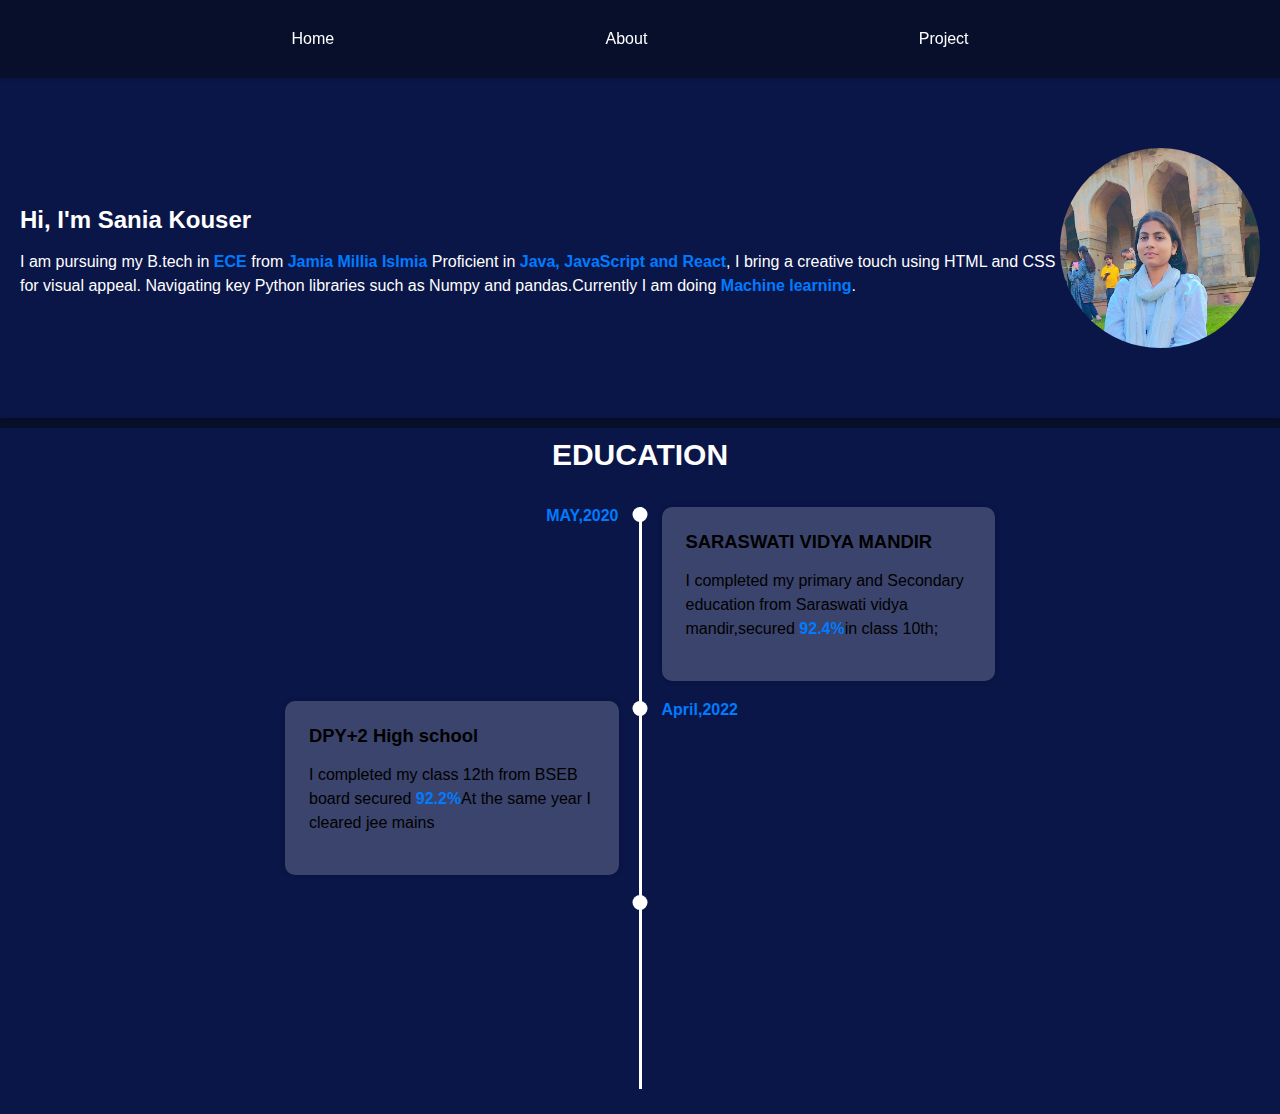
==== about.html @ 1c5febe0 "Your commit message here" ====
<!DOCTYPE html>
<html lang="en">
<head>
    <meta charset="UTF-8">
    <meta name="viewport" content="width=device-width, initial-scale=1.0">
    <title>Document</title>
    <link rel="stylesheet" href="style.css">
</head>
<body>
    <div class="Navbar">
        <div class="navcomp"></div>
        <div class="navcomp"><a href="./index.html">Home</a></div>
        <div class="navcomp"><a href="./about.html">About</a></div>
        <div class="navcomp"><a href="./project.html">Project</a></div>
        <div class="navcomp"></div>
    </div>
    <div class="content">
        <div class="data"><p class="p-1">Hi, I'm Sania Kouser</p>
         <p class="p-2">I am pursuing my B.tech in <span>ECE</span> from <span>Jamia Millia  Islmia</span>
           Proficient in <span>Java, JavaScript and React</span>, I bring a creative touch using HTML and CSS for visual appeal. Navigating key Python libraries such as Numpy and pandas.Currently I am doing <span>Machine learning</span>.
       </p>
       </div>
        <div class="picture"><img src="./img/WhatsApp Image 2024-03-04 at 19.55.17_2f63b3ff.jpg" alt=""></div>
   </div>
   <div class="education-container">
    <p class="head-edu">EDUCATION <i class="fa-solid fa-graduation-cap"></i></p>
<div class="timeline">
    <div class="timeline__component">
      <div class="timeline__date timeline__date--right"><b><span>MAY,2020</span></b></div>
    </div>
    <div class="timeline__middle">
      <div class="timeline__point"></div>
    </div>
    <div class="timeline__component timeline__component--bg">
      <h2 class="timeline__title">SARASWATI VIDYA MANDIR</h2>
      <p class="timeline__paragraph">
       I completed my primary and Secondary education from Saraswati vidya mandir,secured <span>92.4%</span>in class 10th;
      </p>
    </div>
    <div class="timeline__component timeline__component--bg">
      <h2 class="timeline__title">DPY+2 High school</h2>
      <p class="timeline__paragraph">
       I completed my class 12th from BSEB board secured <span>92.2%</span>At the same year I cleared jee mains
      </p>
    </div>
    <div class="timeline__middle">
      <div class="timeline__point"></div>
    </div>
    <div class="timeline__component">
      <div class="timeline__date"><span>April,2022</span></div>
    </div>
    <div class="timeline__component">
      <div class="timeline__date timeline__date--right"><span>September ,2022</span></div>
    </div>
    <div class="timeline__middle">
      <div class="timeline__point"></div>
    </div>
    <div class="timeline__component timeline__component--bg">
      <h2 class="timeline__title">JAMIA MILLIA ISLAMIA</h2>
      <p class="timeline__paragraph">
       I am pursuing my <span>B.Tech</span>from jamia millia islamia in <span>ELECTRONICS AND COMMUNICATION ENGG</span>.
      </p>
    </div>
</div>
<script src="script.js"></script>
</body>
</html>
---- style.css ----
body {
    margin: 0;
    padding: 0;
    font-family: Arial, sans-serif;
    background-color:#070F2B;
}

.background {
  height: 100vh; 
  background-color: #070F2B; 
  display: flex;
  justify-content: center;
  align-items: center;
}

.bg {
  text-align: center; 
  color: #FFF; 
}

.bg p {
  font-size: 4rem;
  margin-bottom: 20px; 
}

.social-icons {
  font-size: 3rem; 
}

.social-icons a {
  margin: 0 10px;
  color: #FFF; 
  text-decoration: none;
}

.social-icons a:hover {
  color: #007bff;
}

.Navbar {
   position: sticky;
   top: 0;
    display: flex;
    justify-content: space-between;
    align-items: center;
    background-color: #070F2B; 
    padding: 30px 20px;
    box-shadow: 0 2px 4px rgba(0, 0, 0, 0.1);
}

.navcomp {
    margin-right: 20px; 
}
.bg{

}

.navcomp a {
    text-decoration: none;
    color: white;
}

.navbar-mob {
    display: none; 
}

.content {
    display: flex;
    justify-content: space-between;
    align-items: center;
    padding: 20px;
    color: white;
    background-color:#0b1648;
    box-shadow: 0 2px 4px rgba(0, 0, 0, 0.1); 
    min-height: 300px;
}
.education-container{
  width: 100vw;
}
.data {
    flex: 1;
}
.p-1 {
    font-size: 24px;
    font-weight: bold;
    margin-bottom: 10px;
}

.p-2 {
    font-size: 16px;
    line-height: 1.5;
}

span {
    font-weight: bold;
    color: #007bff; 
}
.picture {
  width: 200px;
  height: 200px;
  background-color: #ccc;
  border-radius: 50%;
  overflow: hidden; 
}

.picture img {
  width: 100%;
  height: auto; 
  display: block;
}

.tech-stack {
    padding: 20px;
    background-color: #070F2B;
    color: white;
}

.hed1 {
    text-align: center;
}

.stack {
    display: flex;
    justify-content: center; 
    flex-wrap: wrap;
    gap: 20px;
    margin-top: 20px;
}

.card {
    width: 120px;
    text-align: center;
    transition: transform 0.3s ease; 
    border-radius: 20px;
    border: 0.1px solid white;
    margin: 20px 20px 0px 20px;
    padding-top: 10px;
}

.card:hover {
    transform: scale(1.1); 
}

.card img {
    width: 80px;
    height: 80px;
    object-fit: cover;
    border-radius: 50%;
    margin-bottom: 10px;
}

.card p {
    font-size: 14px;
}
.timeline {
    max-width: 750px;
    margin: 0 auto;
    padding: 25px;
    display: grid;
    grid-template-columns: 1fr 3px 1fr;
    font-family: "Fira Sans", sans-serif;
    color: black;
    background-color:#0b1648;
  }
  
  .timeline__component {
    margin: 0 20px 20px 20px;
  }
  
  .timeline__component--bg {
    padding: 1.5em;
    background: rgba(255, 255, 255, 0.2);
    box-shadow: 0 0 5px rgba(0, 0, 0, 0.2);
    border-radius: 10px;
  }
  
 
  .timeline__component--bottom {
    margin-bottom: 0;
  }
  
  .timeline__middle {
    position: relative;
    background: #ffffff;
   
  }
  
  .timeline__point {
    position: absolute;
    top: 0;
    left: 50%;
    transform: translateX(-50%);
    width: 15px;
    height: 15px;
    background: #ffffff;
    border-radius: 50%;
  }
  
  
  .timeline__point--bottom {
    top: initial;
    bottom: 0;
  }
  
  .timeline__date--right {
    text-align: right;
  }
  
  .timeline__title {
    margin: 0;
    font-size: 1.15em;
    font-weight: bold;
  }
  
  .timeline__paragraph {
    line-height: 1.5;
  }
  .timeline__component {
    opacity: 0;
    transition: opacity 0.5s ease-in-out;
  }
  
  .timeline__component--show {
    opacity: 1;
  }
  .education-container{
    width: 100vw;
    background-color: #0b1648;
    margin: 0;
    padding: 0;
  }
 
  
.head-edu {
    padding-top: 10px;
    margin-top: 10px;
    font-size: 30px; 
    font-weight: bold;
    text-align: center;
    color: white; 
    margin-bottom: 10px;
  }
  
 
  .edu-img {
    vertical-align: middle; 
    margin-left: 10px;
    width: 50px;
    height: 50px; 
   
  }
  @keyframes vibrate {
    0% { transform: translateX(0); }
    20% { transform: translateX(-5px); }
    40% { transform: translateX(5px); }
    60% { transform: translateX(-3px); }
    80% { transform: translateX(3px); }
    100% { transform: translateX(0); }
  }
  
  .fa-computer,.fa-graduation {
    display: inline-block;
    animation: vibrate 0.5s ease infinite; 
  }
  .projects {
    display: flex;
    flex-direction: column;
    background-color: #070F2B;
  }
  
  .projectsTitle {
    font-size: 4vw;
    color: #333;
  }
  
  .project {
    display: flex;
    justify-content: center;
    align-self: center;
    overflow: hidden;
  }
  
  .project:nth-child(2n) {
    flex-direction: row-reverse;
  }
  
  .projectDetail {
    margin: 15px;
    display: flex;
    flex-direction: column;
    align-items: center;
    width: 40%;
  }
  
  .projectTitle {
    font-size: 3vw;
    color: #555;
  }
  
  .projectDesc {
    font-size: 20px;
    color: #555;
    text-align: justify;
    line-height: 25px;
  }
  
  .projectButton {
    padding: 10px 20px;
    background-color: transparent;
    border: 2px solid #555;
    color: #555;
    cursor: pointer;
    position: relative;
    overflow: hidden;
  }
  

  .laptop {
    width: 600px;
    height: 379px;
    position: relative;
    margin: 10px;
  }
  
  .laptopScreen {
    width: 451px;
    height: 310px;
    position: absolute;
    top: 18px;
    left: 68px;
  }
  
  .laptopApp {
    width: 100%;
  }
  .projects-container {

    display: none;
    flex-wrap: wrap;
    justify-content: space-around;
    align-items: flex-start;
}

.project-card {
    width: calc(50% - 20px);
    max-width: 300px;
    margin: 20px;
    padding: 20px;
    border: 1px solid #ccc;
    border-radius: 10px;
    color: #555;
    box-shadow: 0 2px 4px rgba(0, 0, 0, 0.1);
    text-align: center;
}

.project-card img {
    width: 100%;
    border-radius: 10px 10px 0 0;
    margin-bottom: 10px;
}

.project-title {
    font-size: 1.5rem;
    margin-bottom: 10px;
}

.project-description {
    font-size: 1rem;
    line-height: 1.4;
    margin-bottom: 15px;
}

.github-link {
    display: block;
    color: #007bff;
    text-decoration: none;
}

.github-link:hover {
    text-decoration: underline;
}

.githubContainer {
  height: 100vh;
  display: flex;
  flex-direction: column;
  align-items: center;
  justify-content: space-around;
}

.githubTitle {
  font-size: 100px;
  color: #333;
}

.githubChart {
  width: 820px;
  text-align: center;
}

.dates {
  padding: 10px;
  color: #555;
  font-size: 12px;
  display: flex;
  justify-content: space-between;
}

.boxContainer {
  display: flex;
  flex-wrap: wrap;
  gap: 5px;
}

.box {
  width: 15px;
  height: 15px;
  background-color: #171c25;
  border-radius: 2px;
  cursor: pointer;
  transition: 3s all ease;
}

.active:nth-child(4n) {
  background-color: #195b2c;
}

.githubChart:hover .active:nth-child(2n+1){
  background-color: #195b2c;
}
.githubChart:hover .active:nth-child(2n){
  background-color: #063f24;
}

.githubSm{
  display: none;
}

@media screen and (max-width: 576px) {
    .project-card {
        width: calc(100% - 20px);
        max-width: none;
    }
}

  @media screen and (max-width: 768px) {

    .content{
      display: flex;
     flex-direction: column-reverse;
     font-size: 1rem;
    }
    .card {
    margin: 10px;
  }
  .timeline {
    padding: 15px;
}

.timeline__component {
    margin: 0 10px 20px 10px;
}
.timeline__middle {
  background: #ffffff;
  left: 0;
 
}

.timeline__point {
 opacity: 1;
}
.projects{
 display: none;
}
.project-card {
  width: calc(60% - 20px);
  max-width: 300px;
}
 .projects-container{
  display: flex;
 }
 .project-title {
  font-size: 0.9rem;
  margin-bottom: 10px;
}
.githubChart{
  display: none;
}

.githubTitle{
  text-align: center;
  font-size: 10vw;
}

.githubSm{
  display: flex;
  flex-direction: column;
  align-items: center;
  gap: 20px;
  color:#555;
  font-size: 30px;
  text-align: center;
}

  }
  .footer {
    background-color: #1B2735;
    color: black;
    padding: 20px 0;
    text-align: center;
    position: relative;
    bottom: 0;
    width: 100%;
}

/* Social icons styles */
.social-iconsfoot {
    margin-top: 10px;
}

.social-iconsfoot a {
    color: black;
    margin: 0 10px;
    text-decoration: none;
    font-size: 24px;
}

.social-iconsfoot a:hover {
    color: #007bff;
}

/* Logo icon styles */
.logo {
    color: #fff;
    font-size: 24px;
    font-weight: bold;
    text-decoration: none;
}

.logo:hover {
    color: #007bff;
}
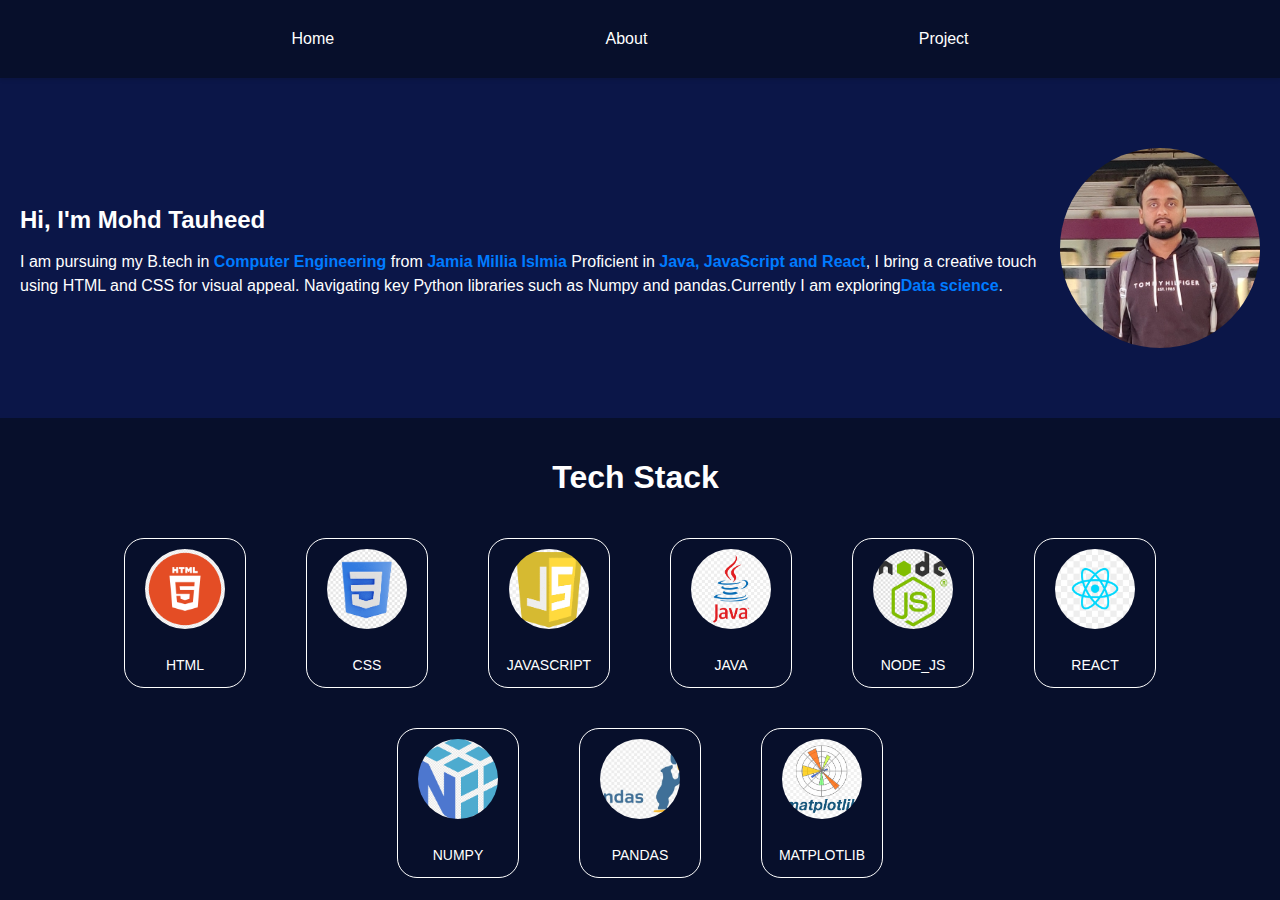
==== commit 4f659e07: "m" ====
--- a/about.html
+++ b/about.html
@@ -15,52 +15,57 @@
         <div class="navcomp"></div>
     </div>
     <div class="content">
-        <div class="data"><p class="p-1">Hi, I'm Sania Kouser</p>
-         <p class="p-2">I am pursuing my B.tech in <span>ECE</span> from <span>Jamia Millia  Islmia</span>
-           Proficient in <span>Java, JavaScript and React</span>, I bring a creative touch using HTML and CSS for visual appeal. Navigating key Python libraries such as Numpy and pandas.Currently I am doing <span>Machine learning</span>.
-       </p>
-       </div>
-        <div class="picture"><img src="./img/WhatsApp Image 2024-03-04 at 19.55.17_2f63b3ff.jpg" alt=""></div>
-   </div>
-   <div class="education-container">
-    <p class="head-edu">EDUCATION <i class="fa-solid fa-graduation-cap"></i></p>
-<div class="timeline">
-    <div class="timeline__component">
-      <div class="timeline__date timeline__date--right"><b><span>MAY,2020</span></b></div>
-    </div>
-    <div class="timeline__middle">
-      <div class="timeline__point"></div>
-    </div>
-    <div class="timeline__component timeline__component--bg">
-      <h2 class="timeline__title">SARASWATI VIDYA MANDIR</h2>
-      <p class="timeline__paragraph">
-       I completed my primary and Secondary education from Saraswati vidya mandir,secured <span>92.4%</span>in class 10th;
-      </p>
-    </div>
-    <div class="timeline__component timeline__component--bg">
-      <h2 class="timeline__title">DPY+2 High school</h2>
-      <p class="timeline__paragraph">
-       I completed my class 12th from BSEB board secured <span>92.2%</span>At the same year I cleared jee mains
-      </p>
-    </div>
-    <div class="timeline__middle">
-      <div class="timeline__point"></div>
-    </div>
-    <div class="timeline__component">
-      <div class="timeline__date"><span>April,2022</span></div>
-    </div>
-    <div class="timeline__component">
-      <div class="timeline__date timeline__date--right"><span>September ,2022</span></div>
-    </div>
-    <div class="timeline__middle">
-      <div class="timeline__point"></div>
-    </div>
-    <div class="timeline__component timeline__component--bg">
-      <h2 class="timeline__title">JAMIA MILLIA ISLAMIA</h2>
-      <p class="timeline__paragraph">
-       I am pursuing my <span>B.Tech</span>from jamia millia islamia in <span>ELECTRONICS AND COMMUNICATION ENGG</span>.
-      </p>
-    </div>
+      <div class="data"><p class="p-1">Hi, I'm Mohd Tauheed</p>
+       <p class="p-2">I am pursuing my B.tech in <span>Computer Engineering</span> from <span>Jamia Millia  Islmia</span>
+         Proficient in <span>Java, JavaScript and React</span>, I bring a creative touch using HTML and CSS for visual appeal. Navigating key Python libraries such as Numpy and pandas.Currently I am exploring<span>Data science</span>.
+     </p>
+     </div>
+      <div class="picture"><img src="./img/tauheed.jpg" alt=""></div>
+ </div>
+<div class="tech-stack">
+ <div class="hed1"><h1>Tech Stack <i class="fa-solid fa-computer"></i></h1></div>
+ <div class="stack">
+     <div class="card">
+         <img src="./img/htmll.png" alt="Technology 1">
+         <p class="tech">HTML</p>
+     </div>
+     <div class="card">
+         <img src="./img/png-transparent-css3-css3-logo-logo-language-programming-language-css-3d-icon.png" alt="Technology 2">
+         <p class="tech">CSS</p>
+     </div>
+     <div class="card">
+         <img src="./img/javascript.png" alt="Technology 2">
+         <p class="tech">JAVASCRIPT</p>
+     </div>
+     <div class="card">
+         <img src="./img/java.jpg" alt="Technology 2">
+         <p class="tech">JAVA</p>
+     </div>
+     <div class="card">
+         <img src="./img/nodejs.png" alt="Technology 2">
+         <p class="tech">NODE_JS</p>
+     </div>
+     <div class="card">
+         <img src="./img/reacttt.jpg" alt="Technology 2">
+         <p class="tech">REACT</p>
+     </div>
+     <div class="card">
+         <img src="./img/numpy.png" alt="Technology 2">
+         <p class="tech">NUMPY</p>
+     </div>
+     <div class="card">
+         <img src="./img/pandas.jpg" alt="Technology 2">
+         <p class="tech">PANDAS</p>
+     </div>
+     <div class="card">
+         <img src="./img/matlplotlib.png" alt="Technology 2">
+         <p class="tech">MATPLOTLIB</p>
+     </div>
+     
+    
+ </div>
+</div>
+
 </div>
 <script src="script.js"></script>
 </body>
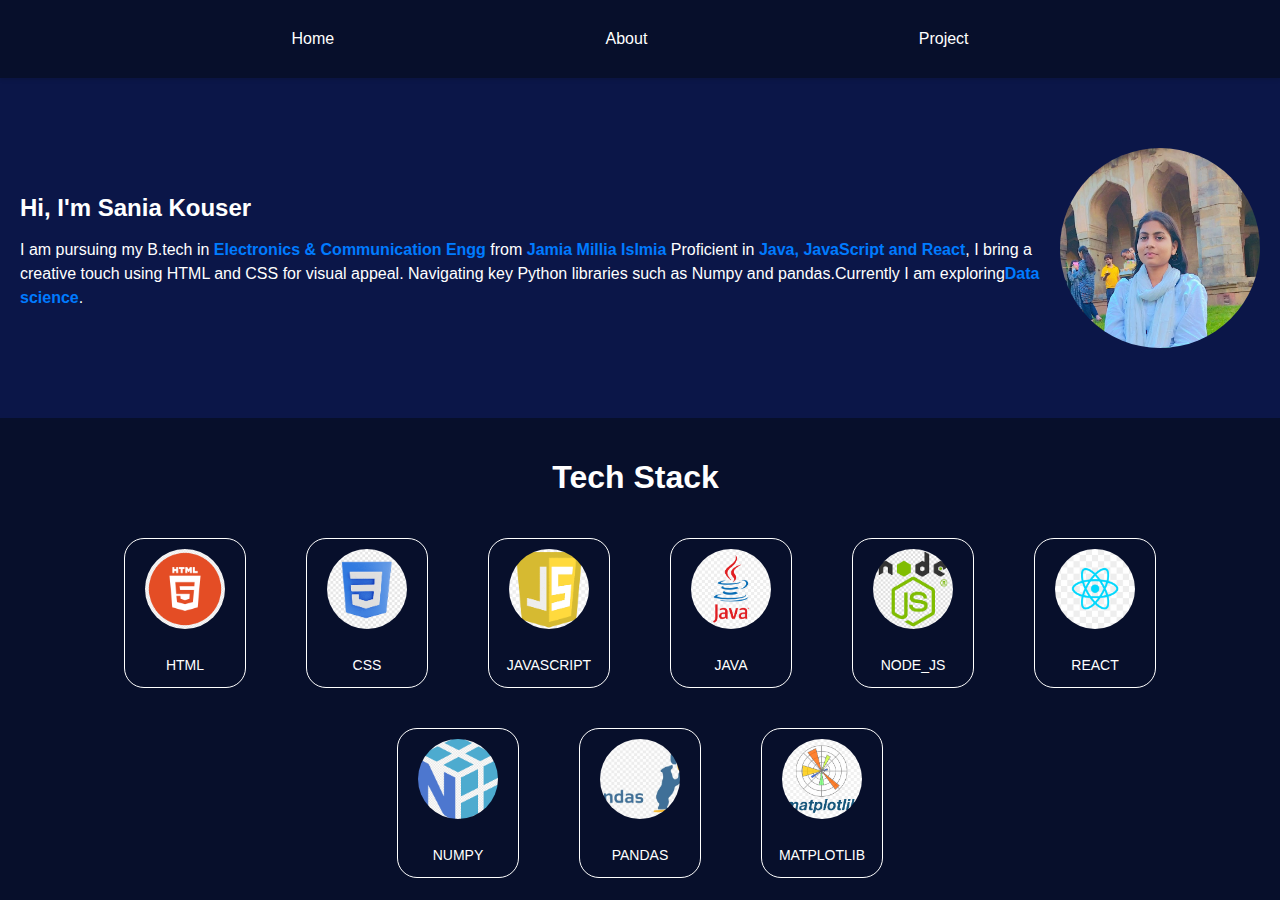
==== commit e8f0bd28: "change" ====
--- a/about.html
+++ b/about.html
@@ -15,12 +15,12 @@
         <div class="navcomp"></div>
     </div>
     <div class="content">
-      <div class="data"><p class="p-1">Hi, I'm Mohd Tauheed</p>
-       <p class="p-2">I am pursuing my B.tech in <span>Computer Engineering</span> from <span>Jamia Millia  Islmia</span>
+      <div class="data"><p class="p-1">Hi, I'm Sania Kouser</p>
+       <p class="p-2">I am pursuing my B.tech in <span>Electronics & Communication Engg</span> from <span>Jamia Millia  Islmia</span>
          Proficient in <span>Java, JavaScript and React</span>, I bring a creative touch using HTML and CSS for visual appeal. Navigating key Python libraries such as Numpy and pandas.Currently I am exploring<span>Data science</span>.
      </p>
      </div>
-      <div class="picture"><img src="./img/tauheed.jpg" alt=""></div>
+      <div class="picture"><img src="./img//WhatsApp Image 2024-03-04 at 19.55.17_2f63b3ff.jpg" alt=""></div>
  </div>
 <div class="tech-stack">
  <div class="hed1"><h1>Tech Stack <i class="fa-solid fa-computer"></i></h1></div>
